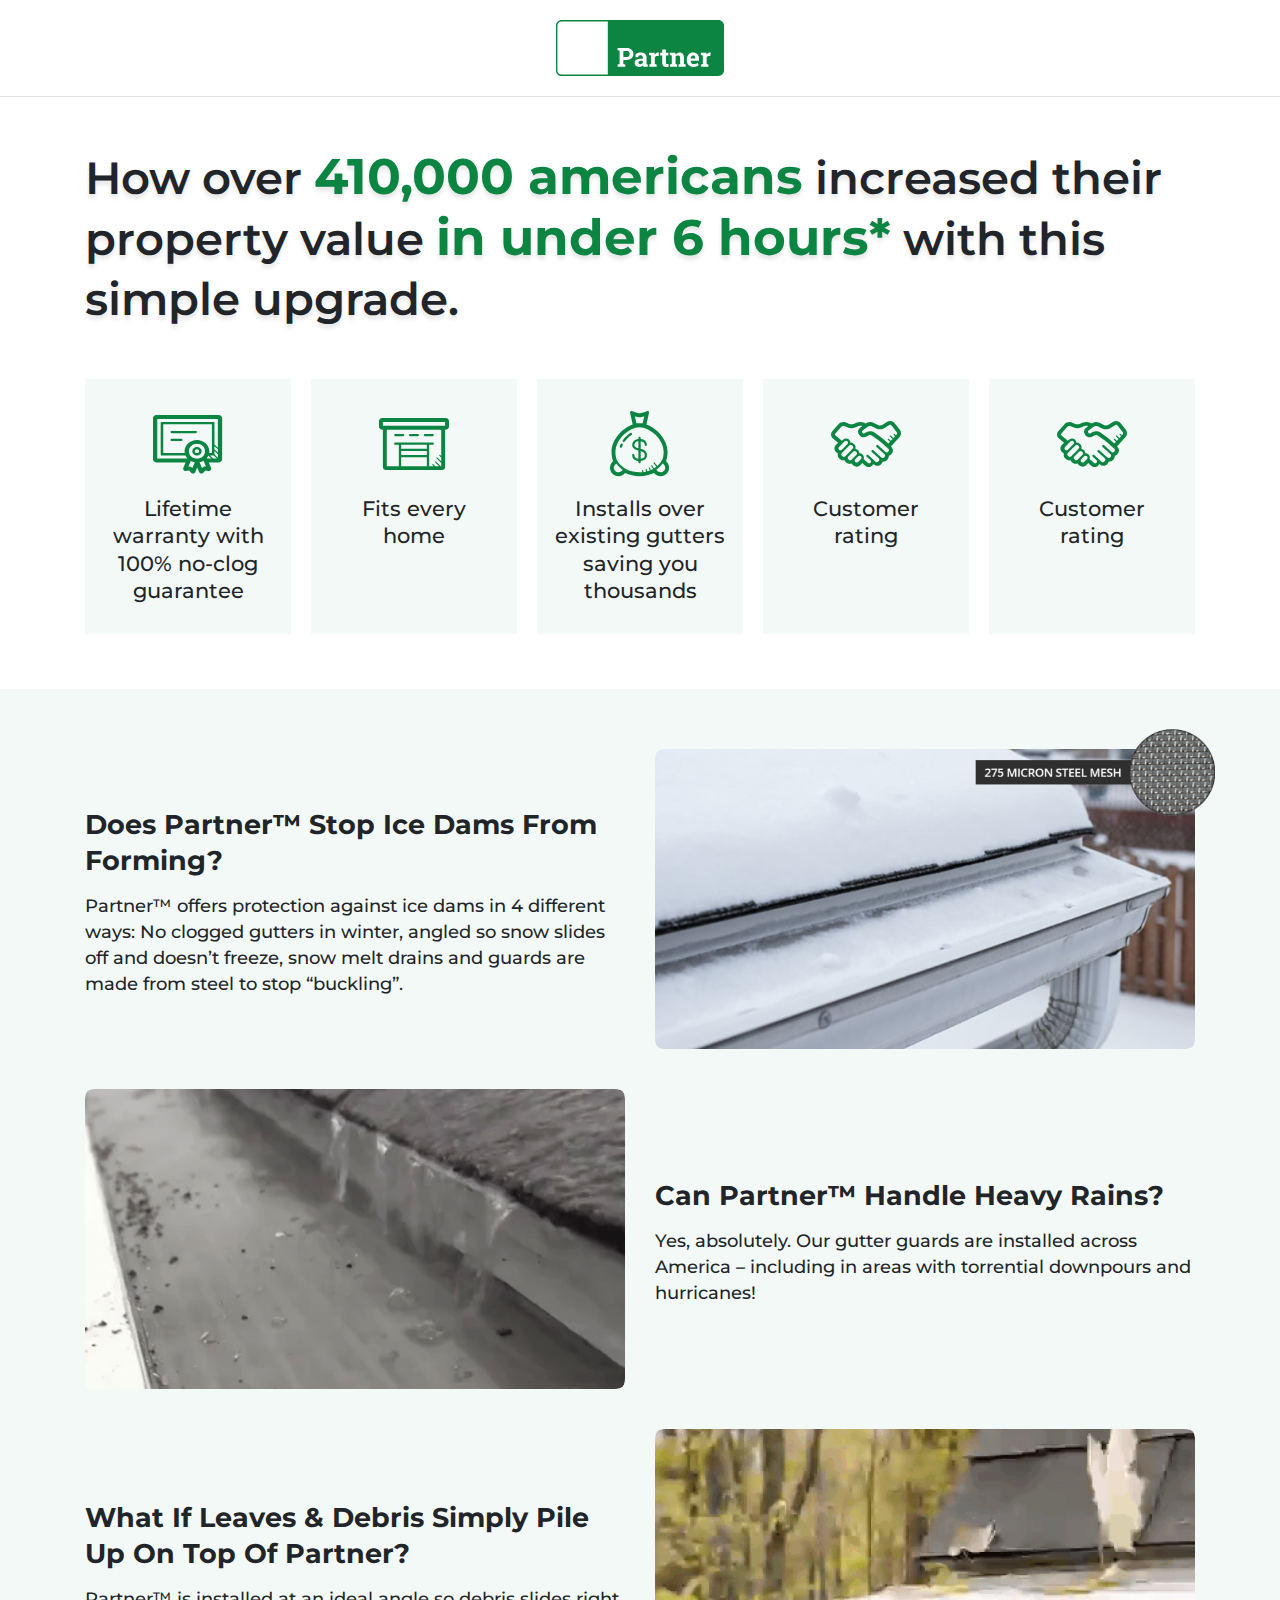
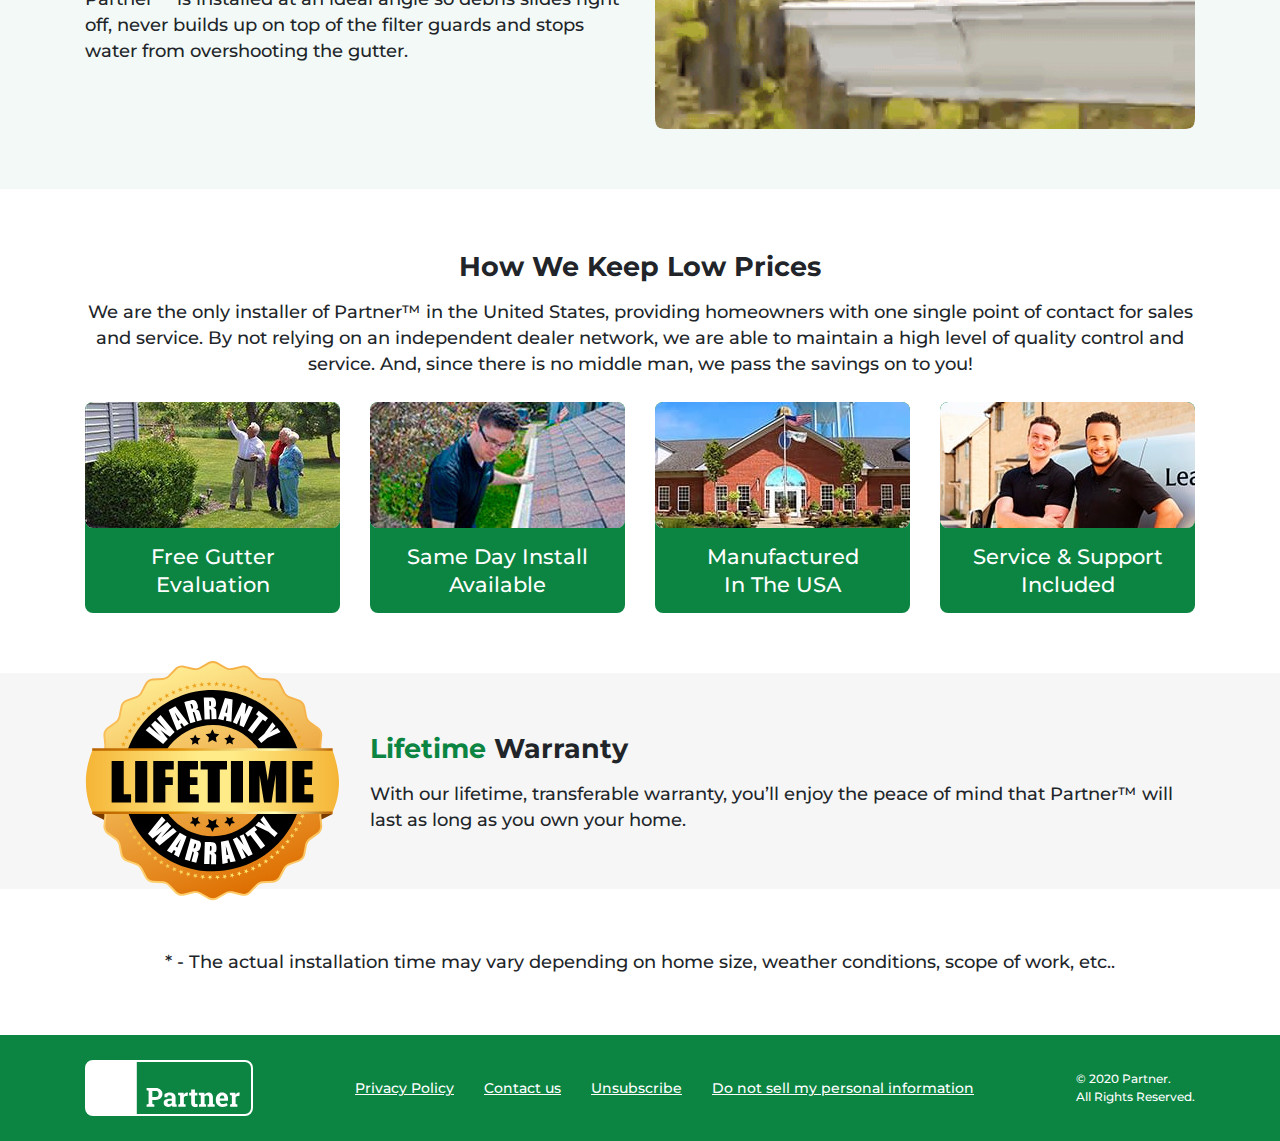
==== alt/index.html @ 881b1233 "IE11 alternative flex" ====
<!DOCTYPE html>
<html lang="en">
<head>
	<meta charset="UTF-8">
	<title>Alternative test work for Frontend (flex)</title>
	<meta name="description" content="How over 410,000 americans increased their property value hours with this simple upgrade">
	<link href="/bootstrap.min.css" rel="stylesheet">
	<link href="style.css" rel="stylesheet">
	<meta content="width=device-width, initial-scale=1" name="viewport">
</head>
<body>
<header>
	<div class="container d-flex justify-content-center align-items-center">
		<div class="logo"></div>
	</div>
</header>
<main>
	<section class="sectionOne">
		<div class="container">
			<h1>
				How over <span>410,000 americans</span> increased their property value <span>in under 6 hours*</span> with this simple upgrade.
			</h1>
			<div class="row">
				<div class="sectionOne__itemsWrap col">
					<div class="sectionOne__item">
						<div class="sectionOne__icon sectionOne__icon_warranty"></div>
						<div class="sectionOne__description">
							Lifetime warranty
							with 100% no-clog guarantee
						</div>
					</div>
					<div class="sectionOne__item order-2 order-md-1">
						<div class="sectionOne__icon sectionOne__icon_fit"></div>
						<div class="sectionOne__description">
							Fits<br class="d-inline d-md-none"> every home
						</div>
					</div>
					<div class="sectionOne__item order-1 order-md-2">
						<div class="sectionOne__icon sectionOne__icon_saving"></div>
						<div class="sectionOne__description">
							Installs over existing gutters saving you thousands
						</div>
					</div>
					<div class="sectionOne__item order-3">
						<div class="sectionOne__icon sectionOne__icon_rating"></div>
						<div class="sectionOne__description">
							<div class="d-block d-md-none">Rating <br> customer rating</div>
							<div class="d-none d-md-block">Customer rating</div>
						</div>
					</div>
					<div class="sectionOne__item order-3">
						<div class="sectionOne__icon sectionOne__icon_rating"></div>
						<div class="sectionOne__description">
							<div class="d-block d-md-none">Rating <br> customer rating</div>
							<div class="d-none d-md-block">Customer rating</div>
						</div>
					</div>
				</div>
			</div>
		</div>
	</section>
	<section class="sectionTwo">
		<div class="container">
			<div class="sectionTwo__item row d-flex flex-column flex-md-row">
				<div class="col d-flex flex-column justify-content-center">
					<h2>Does Partner™ Stop Ice Dams From Forming?</h2>
					<p>Partner™ offers protection against ice dams in 4 different ways: No clogged gutters in winter, angled so snow slides off and doesn’t freeze, snow melt drains and guards are made from steel to stop “buckling”.</p>
				</div>
				<div class="col position-relative">
					<img alt="Partner offers protection against ice dams" class="sectionTwo__image sectionTwo__image sectionTwo__imageIce" src="/img/image-01.jpg">
					<div class="sectionTwo__fixIcon"></div>
				</div>
			</div>
			<div class="sectionTwo__item row d-flex flex-column flex-md-row">
				<div class="col">
					<img alt="Partner can handle Heavy Rains" class="sectionTwo__image sectionTwo__imageRains" src="/img/image-02.jpg">
				</div>
				<div class="col d-flex flex-column justify-content-center order-first order-md-2">
					<h2>Can Partner™ Handle Heavy Rains?</h2>
					<p>Yes, absolutely. Our gutter guards are installed across America – including in areas with torrential downpours and hurricanes!</p>
				</div>
			</div>
			<div class="sectionTwo__item row d-flex flex-column flex-md-row">
				<div class="col d-flex flex-column justify-content-center">
					<h2>What If Leaves & Debris Simply Pile Up On Top Of Partner?</h2>
					<p>Partner™ is installed at an ideal angle so debris slides right off, never builds up on top of the filter guards and stops water from overshooting the gutter.</p>
				</div>
				<div class="col">
					<img alt="Leaves and debris slides right off, never builds up on top of the filter guards" class="sectionTwo__image sectionTwo__imageLeaves" src="/img/image-03.jpg">
				</div>
			</div>
		</div>
	</section>
	<section class="sectionThree d-none d-md-block">
		<div class="container">
			<div class="text-center">
				<h2>How We Keep Low Prices</h2>
				<div>We are the only installer of Partner™ in the United States, providing homeowners with one single point of contact for sales and service. By not relying on an independent dealer network, we are able to maintain a high level of quality control and service. And, since there is no middle man, we pass the savings on to you!</div>
			</div>
			<div class="row sectionThree__itemsWrap">
				<div class="col">
					<div class="sectionThree__item">
						<img alt="Free Gutter Evaluation" class="sectionThree__img" src="/img/image-04.jpg">
						<div class="sectionThree__title">Free Gutter Evaluation</div>
					</div>
				</div>
				<div class="col">
					<div class="sectionThree__item">
						<img alt="Same Day Install Available" class="sectionThree__img" src="/img/image-05.jpg">
						<div class="sectionThree__title">Same Day Install Available</div>
					</div>
				</div>
				<div class="col">
					<div class="sectionThree__item">
						<img alt="Manufactured In The USA" class="sectionThree__img" src="/img/image-06.jpg">
						<div class="sectionThree__title">Manufactured<br> In The USA</div>
					</div>
				</div>
				<div class="col">
					<div class="sectionThree__item">
						<img alt="Service & Support Included" class="sectionThree__img" src="/img/image-07.jpg">
						<div class="sectionThree__title">Service & Support Included</div>
					</div>
				</div>
			</div>
		</div>
	</section>
	<section class="sectionFour">
		<div class="container d-flex flex-column flex-md-row sectionFour__ieFix">
			<div class="row">
				<div class="col-md-3 position-relative">
					<div class="sectionFour__iconWarranty"></div>
				</div>
				<div class="sectionFour__warrantyDescription col d-flex justify-content-center flex-column text-center text-md-left">
					<h2><span>Lifetime</span> Warranty</h2>
					<p>With our lifetime, transferable warranty, you’ll enjoy the peace of mind that Partner™
						will last as long as you own your home.</p>
				</div>
			</div>
		</div>
	</section>
	<div class="sectionFive">
		<div class="container text-left text-md-center">
			* - The actual installation time may vary depending on home size, weather conditions, scope of work, etc..
		</div>
	</div>
</main>
<footer>
	<div class="container d-flex justify-content-between flex-column flex-lg-row align-items-center">
		<div class="logo logo_white"></div>
		<nav class="nav d-flex flex-column flex-lg-row align-items-center">
			<a class="nav__link" href="#">Privacy Policy</a>
			<a class="nav__link" href="#">Contact us</a>
			<a class="nav__link" href="#">Unsubscribe</a>
			<a class="nav__link" href="#">Do not sell my personal information</a>
		</nav>
		<div class="copyright">
			© 2020 Partner.<br class="d-none d-lg-inline">
			All Rights Reserved.
		</div>
	</div>
</footer>
</body>
</html>
---- alt/style.css ----
@import "../font/stylesheet.css";
html,
body {
  min-height: 100vh;
}

.logo {
  background-image: url("/img/logo.svg");
  background-position: center;
  background-repeat: no-repeat;
}
.logo_white {
  background-image: url("/img/logo-white.svg");
}
@media (max-width: 767.98px) {
  .logo {
    height: 50px;
    width: 150px;
  }
}
@media (min-width: 576px) {
  .logo {
    height: 56px;
    width: 168px;
  }
}

h1 {
  font-size: 45px;
  font-weight: 600;
  line-height: 60px;
  margin-bottom: 25px;
  text-shadow: 0 4px 4px rgba(0, 0, 0, 0.1);
}
h1 span {
  color: #0c8543;
  font-size: 50px;
  font-weight: 700;
}
@media (max-width: 767.98px) {
  h1 {
    font-size: 22px;
    line-height: 26px;
  }
  h1 span {
    font-size: 22px;
  }
}
@media (min-width: 768px) and (max-width: 991.98px) {
  h1 {
    font-size: 36px;
    line-height: 42px;
  }
  h1 span {
    font-size: 40px;
    line-height: 42px;
  }
}

h2 {
  font-size: 27px;
  font-weight: bold;
  line-height: 36px;
  margin-bottom: 14px;
}
h2 span {
  color: #0c8543;
}
@media (max-width: 767.98px) {
  h2 {
    font-size: 20px;
    line-height: 26px;
    margin-bottom: 16px;
  }
}
@media (min-width: 576px) and (max-width: 991.98px) {
  h2 {
    font-size: 24px;
    line-height: 28px;
  }
}

body {
  font-family: "Montserrat", Helvetica, sans-serif;
  font-size: 18px;
  font-weight: 500;
  line-height: 26px;
}
@media (max-width: 767.98px) {
  body {
    font-size: 16px;
    line-height: 24px;
  }
}

p {
  margin-bottom: 19px;
}

header {
  border-bottom: 1px #e0e0e0 solid;
}
@media (max-width: 767.98px) {
  header {
    padding: 10px;
  }
}
@media (min-width: 576px) {
  header {
    padding: 20px;
  }
}

.sectionOne {
  padding: 50px 0 55px;
}
@media (max-width: 767.98px) {
  .sectionOne {
    padding: 25px 0 35px;
  }
}
.sectionOne__itemsWrap {
  display: grid;
}
@media (min-width: 992px) {
  .sectionOne__itemsWrap {
    grid-gap: 20px;
    grid-template-columns: repeat(auto-fit, minmax(calc(16% - 16px), 1fr));
    margin-top: 25px;
  }
}
@media (min-width: 768px) and (max-width: 991.98px) {
  .sectionOne__itemsWrap {
    grid-gap: 14px;
    grid-template-columns: repeat(auto-fit, minmax(calc(33.33% - 14px), 1fr));
    margin-top: 15px;
  }
}
@media (max-width: 767.98px) {
  .sectionOne__itemsWrap {
    grid-gap: 8px;
    grid-template-columns: repeat(auto-fit, minmax(calc(50% - 4px), 1fr));
  }
}
.sectionOne__item {
  align-items: center;
  background: #f3f9f6;
  display: flex;
  flex-direction: column;
  flex-wrap: wrap;
  padding: 30px 18px;
}
@media (max-width: 767.98px) {
  .sectionOne__item {
    border-radius: 8px;
    padding: 20px 16px;
  }
}
.sectionOne__icon {
  background-repeat: no-repeat;
  background-size: contain;
  margin-bottom: 16px;
}
@media (max-width: 767.98px) {
  .sectionOne__icon {
    height: 60px;
    width: 60px;
  }
}
@media (min-width: 576px) {
  .sectionOne__icon {
    height: 70px;
    width: 70px;
  }
}
.sectionOne__icon_warranty {
  background-image: url("/img/icon-1.svg");
}
.sectionOne__icon_fit {
  background-image: url("/img/icon-2.svg");
}
.sectionOne__icon_saving {
  background-image: url("/img/icon-3.svg");
}
.sectionOne__icon_rating {
  background-image: url("/img/icon-4.svg");
}
.sectionOne__description {
  font-size: 21px;
  line-height: 27.3px;
  text-align: center;
}
@media (max-width: 767.98px) {
  .sectionOne__description {
    font-size: 16px;
    line-height: 20.8px;
  }
}
@media (min-width: 768px) and (max-width: 991.98px) {
  .sectionOne__description {
    font-size: 19px;
    line-height: 22px;
  }
}

.sectionTwo {
  background: #f3f9f6;
  padding: 20px 0;
}
@media (max-width: 767.98px) {
  .sectionTwo {
    padding: 5px 0;
  }
}
.sectionTwo__item {
  margin-bottom: 40px;
  margin-top: 40px;
}
@media (max-width: 767.98px) {
  .sectionTwo__item {
    margin-bottom: 30px;
    margin-top: 30px;
  }
  .sectionTwo__item .col {
    flex: 1 1 auto;
  }
}
@media (min-width: 992px) {
  .sectionTwo h2 {
    margin-top: 25px;
  }
}
.sectionTwo__fixIcon {
  background: url("/img/fix-icon.png") center no-repeat;
  background-size: contain;
  height: 86.68px;
  position: absolute;
  width: 240px;
}
@media (max-width: 991.98px) {
  .sectionTwo__fixIcon {
    height: 73px;
    right: 24px;
    top: 10px;
    width: 200px;
  }
}
@media (min-width: 768px) {
  .sectionTwo__fixIcon {
    right: -5px;
    top: -20px;
  }
}
.sectionTwo__image {
  border-radius: 8px;
  height: auto;
  width: 100%;
}

.sectionThree {
  padding: 60px 0;
}
.sectionThree__itemsWrap {
  margin-top: 25px;
}
.sectionThree__item {
  background: #0c8543;
  border-radius: 8px;
  display: flex;
  flex-direction: column;
  height: 211px;
  overflow: hidden;
}
@media (max-width: 991.98px) {
  .sectionThree__item {
    height: 145px;
  }
}
@media (min-width: 992px) and (max-width: 1199.98px) {
  .sectionThree__item {
    height: 170px;
  }
}
.sectionThree__title {
  color: #fff;
  font-size: 21px;
  line-height: 27.3px;
  margin: auto;
  padding: 0 10px;
  text-align: center;
}
@media (max-width: 991.98px) {
  .sectionThree__title {
    font-size: 14px;
    line-height: 18px;
  }
}
@media (min-width: 992px) and (max-width: 1199.98px) {
  .sectionThree__title {
    font-size: 16px;
    line-height: 21px;
  }
}
.sectionThree__img {
  border-radius: 8px;
  height: auto;
  width: 100%;
}

.sectionFour {
  background: #f6f6f6;
}
@media (max-width: 767.98px) {
  .sectionFour {
    padding: 35px 0 15px;
  }
}
.sectionFour__iconWarranty {
  background: url("/img/icon-5.svg") center no-repeat;
  background-size: contain;
}
@media (min-width: 768px) {
  .sectionFour__iconWarranty {
    padding-top: 84%;
    position: absolute;
    top: 50%;
    transform: translateY(-50%);
    width: calc(100% - 30px);
  }
}
@media (max-width: 767.98px) {
  .sectionFour__iconWarranty {
    height: 160px;
    margin: 0 auto 20px;
    width: 170px;
  }
}
@media (min-width: 768px) {
  .sectionFour .container {
    height: 216px;
  }
  .sectionFour__warrantyDescription {
    margin-top: 20px;
  }
}

.sectionFive {
  padding: 60px 0;
}
@media (max-width: 767.98px) {
  .sectionFive {
    padding: 36px 0 34px;
  }
}

footer {
  background: #0c8543;
  color: #fff;
  padding: 25px 0;
}
footer .nav__link {
  color: #fff;
  font-size: 14px;
  text-align: center;
  text-decoration: underline;
}
@media (min-width: 992px) {
  footer .nav__link:not(:last-of-type) {
    margin-right: 30px;
  }
}
@media (max-width: 991.98px) {
  footer .nav__link:not(:last-of-type) {
    margin-bottom: 9.2px;
  }
}
@media (max-width: 991.98px) {
  footer .nav {
    margin: 20px 0;
  }
}
footer .copyright {
  font-size: 12px;
  line-height: 18px;
}

@media screen and (-ms-high-contrast: none) {
  .sectionOne__description {
    max-width: 100%;
  }
  .sectionOne__itemsWrap {
    display: flex;
    flex-wrap: wrap;
    padding-left: 5px;
    padding-right: 5px;
    margin-bottom: -20px;
  }
  .sectionOne__item {
    margin: 0 10px 20px;
    width: calc(25% - 20px);
  }

  .sectionFour__ieFix .row {
    flex-grow: 1;
  }
}
@media screen and (-ms-high-contrast: none) and (max-width: 767.98px) {
  .sectionOne__itemsWrap {
    padding-left: 11px;
    padding-right: 11px;
    margin-bottom: -8px;
  }
  .sectionOne__item {
    margin: 0 4px 8px;
    width: calc(50% - 8px);
  }
}
@media screen and (-ms-high-contrast: none) and (min-width: 768px) and (max-width: 991.98px) {
  .sectionOne__item {
    margin: 0 10px 20px;
    width: calc(33.33% - 20px);
  }

  .sectionThree__item img {
    height: 74.11px;
  }
}
@media screen and (-ms-high-contrast: none) and (min-width: 992px) and (max-width: 1199.98px) {
  .sectionThree__item img {
    height: 103.75px;
  }
}

/*# sourceMappingURL=style.css.map */
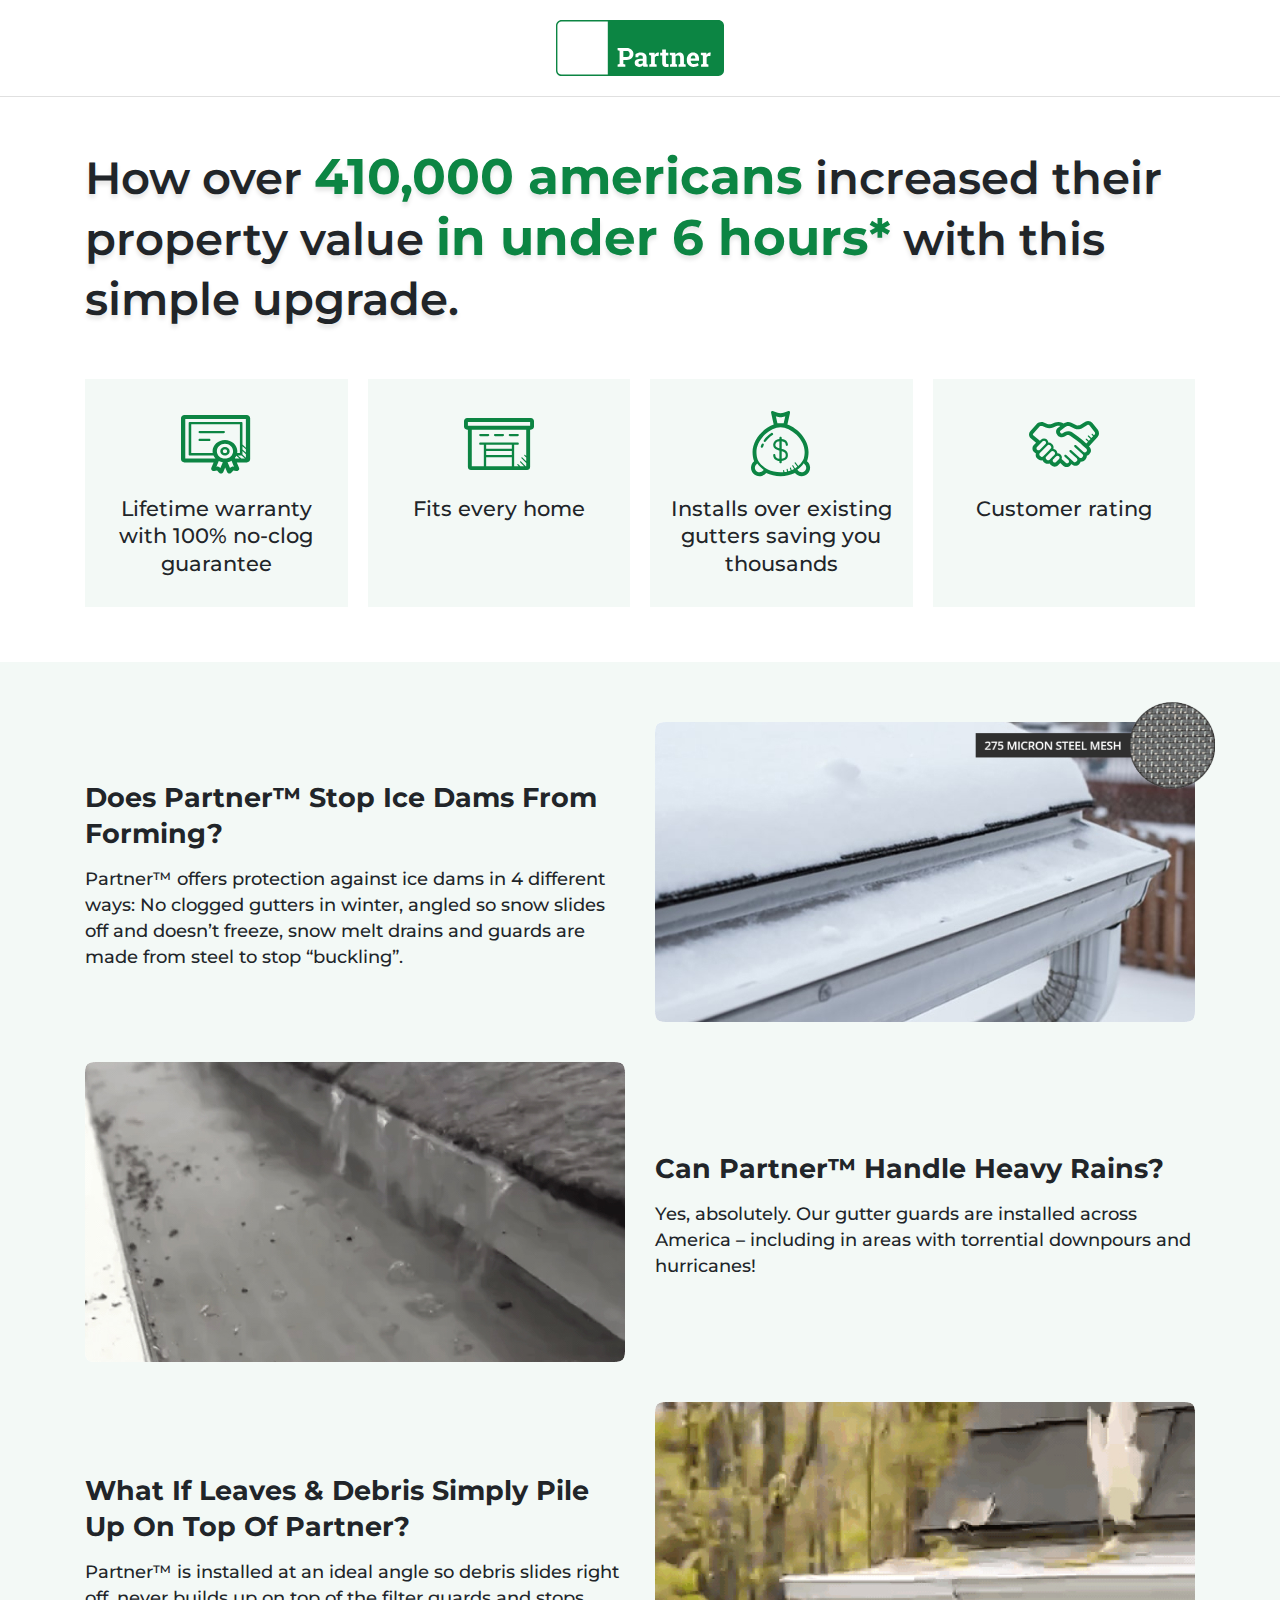
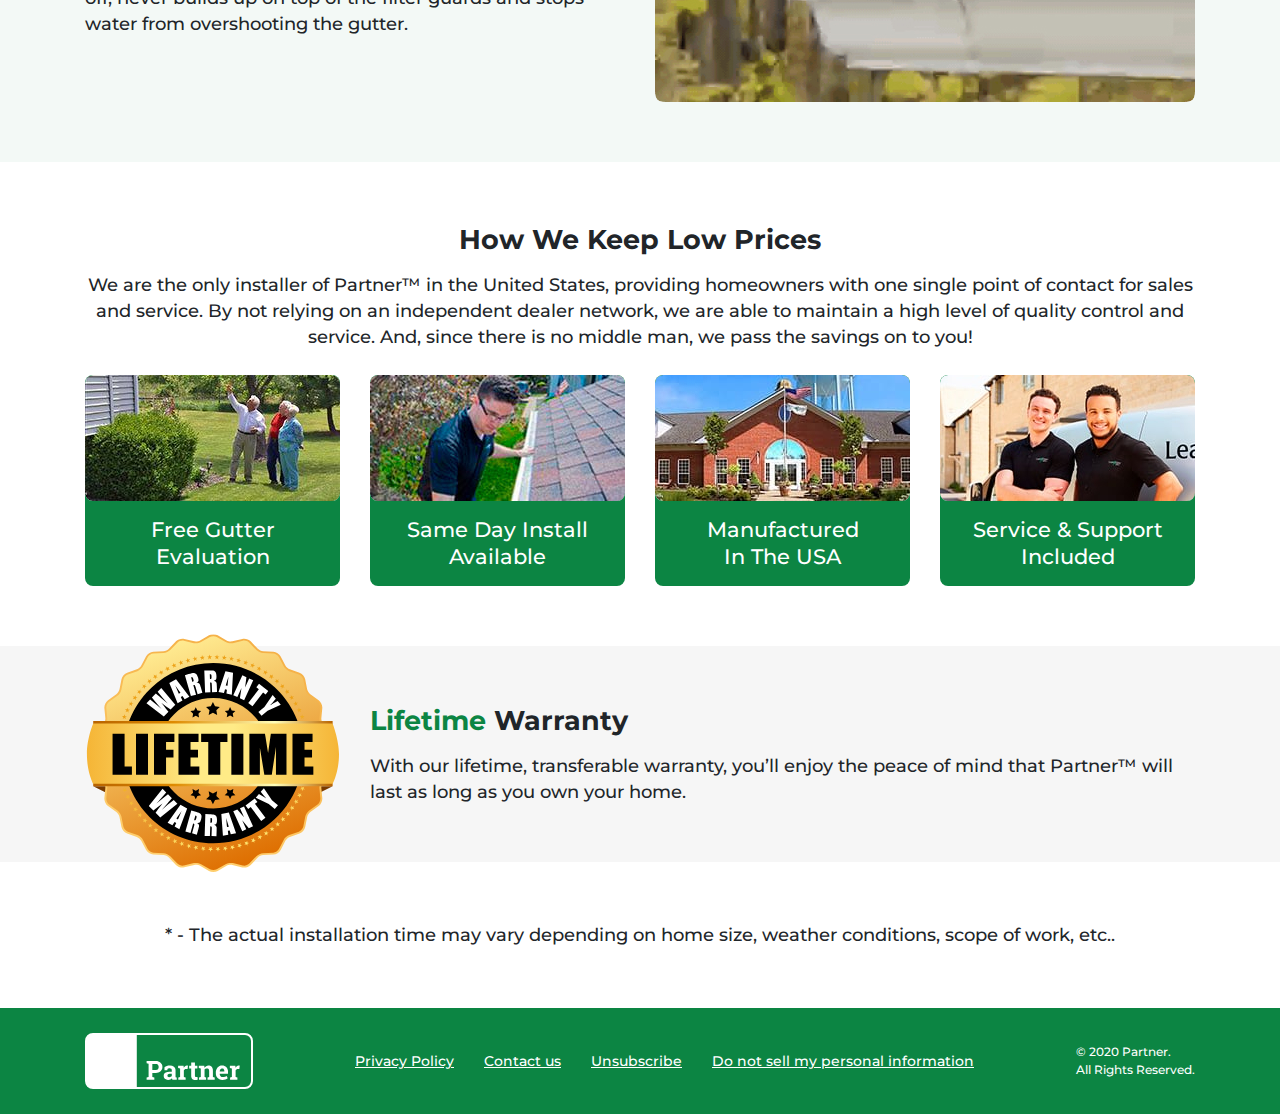
==== commit b2c46076: "IE11 alternative grid" ====
--- a/alt/index.html
+++ b/alt/index.html
@@ -39,13 +39,6 @@
 						<div class="sectionOne__icon sectionOne__icon_saving"></div>
 						<div class="sectionOne__description">
 							Installs over existing gutters saving you thousands
-						</div>
-					</div>
-					<div class="sectionOne__item order-3">
-						<div class="sectionOne__icon sectionOne__icon_rating"></div>
-						<div class="sectionOne__description">
-							<div class="d-block d-md-none">Rating <br> customer rating</div>
-							<div class="d-none d-md-block">Customer rating</div>
 						</div>
 					</div>
 					<div class="sectionOne__item order-3">
--- a/alt/style.css
+++ b/alt/style.css
@@ -385,19 +385,30 @@
 }
 
 @media screen and (-ms-high-contrast: none) {
+  .sectionOne .container {
+    overflow: hidden;
+  }
   .sectionOne__description {
     max-width: 100%;
   }
   .sectionOne__itemsWrap {
-    display: flex;
-    flex-wrap: wrap;
-    padding-left: 5px;
-    padding-right: 5px;
-    margin-bottom: -20px;
+    display: -ms-grid;
+    padding: 0 5px;
   }
   .sectionOne__item {
-    margin: 0 10px 20px;
-    width: calc(25% - 20px);
+    margin: 0 10px;
+  }
+  .sectionOne__item:nth-of-type(1) {
+    -ms-grid-column: 1;
+    -ms-grid-row: 1;
+  }
+  .sectionOne__item:nth-of-type(2) {
+    -ms-grid-column: 2;
+    -ms-grid-row: 1;
+  }
+  .sectionOne__item:nth-of-type(3) {
+    -ms-grid-column: 3;
+    -ms-grid-row: 1;
   }
 
   .sectionFour__ieFix .row {
@@ -406,23 +417,74 @@
 }
 @media screen and (-ms-high-contrast: none) and (max-width: 767.98px) {
   .sectionOne__itemsWrap {
-    padding-left: 11px;
-    padding-right: 11px;
-    margin-bottom: -8px;
+    -ms-grid-columns: 1fr 1fr;
+    -ms-grid-rows: 1fr 1fr;
+    padding: 0 11px;
   }
   .sectionOne__item {
-    margin: 0 4px 8px;
-    width: calc(50% - 8px);
+    margin: 0 4px;
+  }
+  .sectionOne__item:nth-of-type(n+3) {
+    margin-top: 8px;
+  }
+  .sectionOne__item:nth-of-type(3) {
+    -ms-grid-column: 1;
+    -ms-grid-row: 2;
+  }
+  .sectionOne__item:nth-of-type(4) {
+    -ms-grid-column: 2;
+    -ms-grid-row: 2;
+  }
+  .sectionOne__item:nth-of-type(5) {
+    -ms-grid-column: 1;
+    -ms-grid-row: 3;
+  }
+  .sectionOne__item:nth-of-type(6) {
+    -ms-grid-column: 2;
+    -ms-grid-row: 3;
   }
 }
 @media screen and (-ms-high-contrast: none) and (min-width: 768px) and (max-width: 991.98px) {
-  .sectionOne__item {
-    margin: 0 10px 20px;
-    width: calc(33.33% - 20px);
+  .sectionOne__itemsWrap {
+    -ms-grid-columns: 1fr 1fr 1fr;
+    -ms-grid-rows: 1fr 1fr;
+  }
+  .sectionOne__item:nth-of-type(n+4) {
+    margin-top: 20px;
+  }
+  .sectionOne__item:nth-of-type(4) {
+    -ms-grid-column: 1;
+    -ms-grid-row: 2;
+  }
+  .sectionOne__item:nth-of-type(5) {
+    -ms-grid-column: 2;
+    -ms-grid-row: 2;
+  }
+  .sectionOne__item:nth-of-type(6) {
+    -ms-grid-column: 3;
+    -ms-grid-row: 2;
   }
 
   .sectionThree__item img {
     height: 74.11px;
+  }
+}
+@media screen and (-ms-high-contrast: none) and (min-width: 992px) {
+  .sectionOne__itemsWrap {
+    -ms-grid-columns: 1fr 1fr 1fr 1fr;
+    -ms-grid-rows: 1fr;
+  }
+  .sectionOne__item:nth-of-type(4) {
+    -ms-grid-column: 4;
+    -ms-grid-row: 1;
+  }
+  .sectionOne__item:nth-of-type(5) {
+    -ms-grid-column: 5;
+    -ms-grid-row: 1;
+  }
+  .sectionOne__item:nth-of-type(6) {
+    -ms-grid-column: 6;
+    -ms-grid-row: 1;
   }
 }
 @media screen and (-ms-high-contrast: none) and (min-width: 992px) and (max-width: 1199.98px) {
@@ -430,5 +492,3 @@
     height: 103.75px;
   }
 }
-
-/*# sourceMappingURL=style.css.map */
